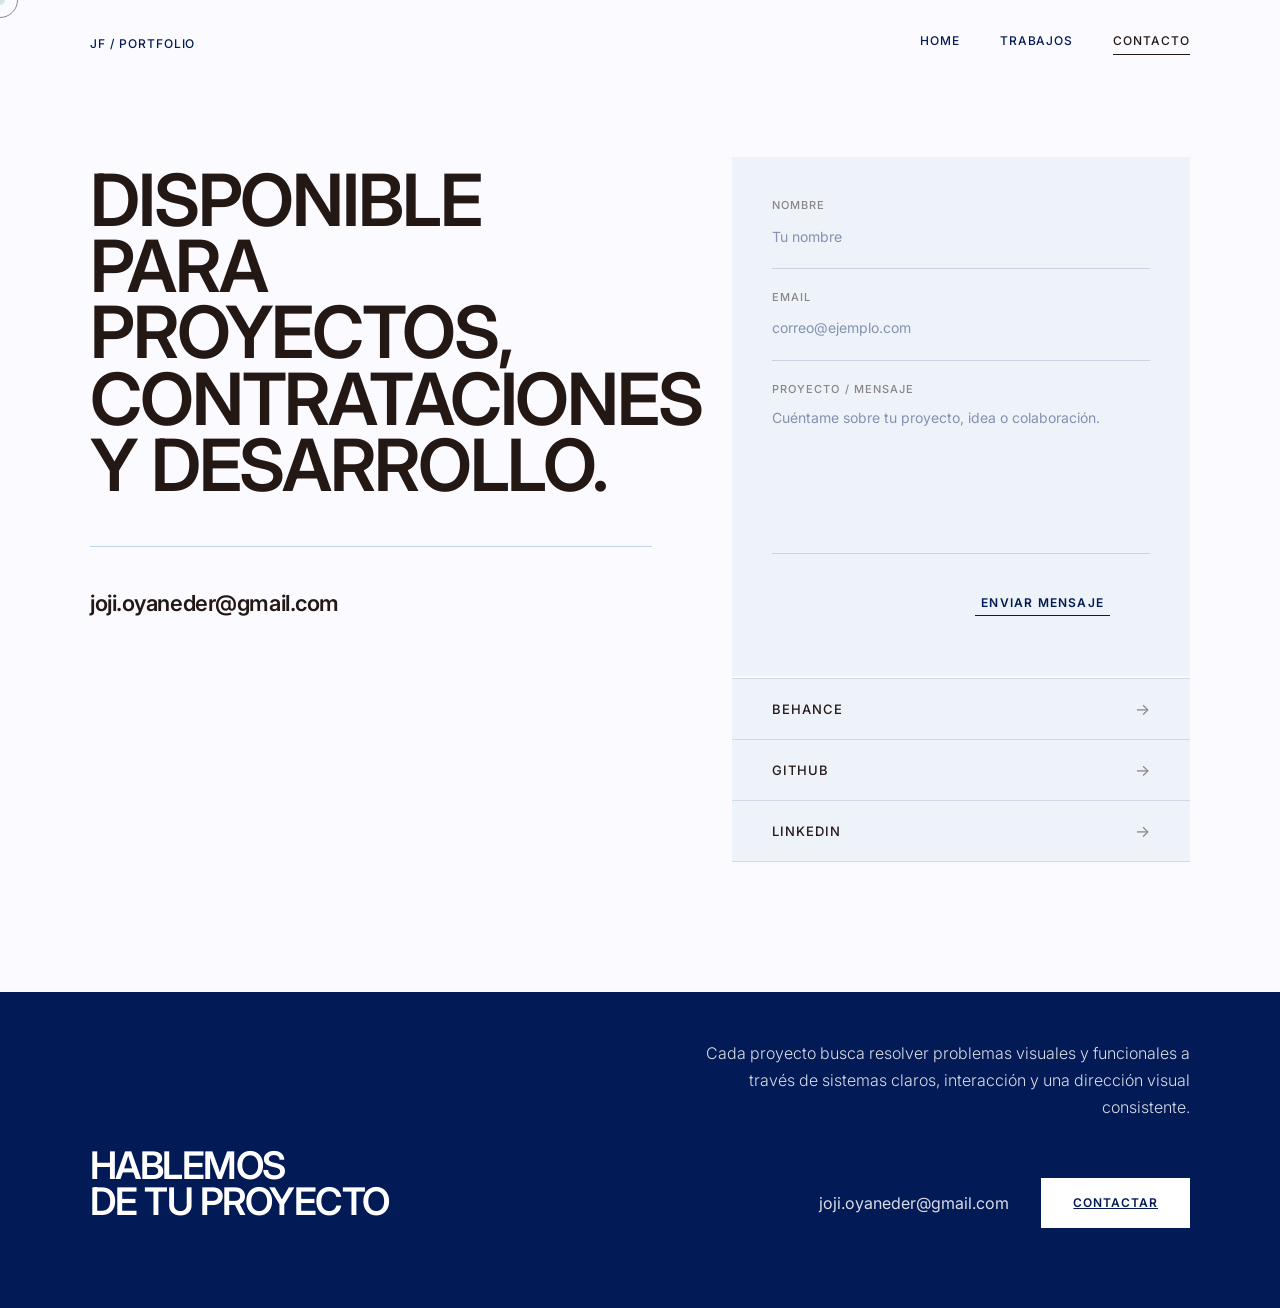
==== contacto.html @ 8ed87783 "contenido" ====
<!DOCTYPE html>
<html lang="es">
<head>
  <meta charset="UTF-8">
  <meta name="viewport" content="width=device-width, initial-scale=1.0">
  <title>JF / Portfolio — Contacto</title>
 
  <!-- Bootstrap 5 CSS -->
  <link href="https://cdn.jsdelivr.net/npm/bootstrap@5.3.0-alpha1/dist/css/bootstrap.min.css" rel="stylesheet">
  <link rel="stylesheet" href="assets/scss/mi-estilo.css">
  <link rel="stylesheet" href="assets/scss/contacto.css">
</head>
<body>
 
  <!-- CURSOR -->
  <div class="cursor" id="cursor"></div>
  <div class="cursor-follower" id="cursor-follower"></div>
 
  <!-- HEADER -->
  <header class="nav">
    <div class="nav-logo">JF / PORTFOLIO</div>
    <nav>
      <a href="index.html">HOME</a>
      <a href="proyectos.html">TRABAJOS</a>
      <a href="contacto.html" class="nav-active">CONTACTO</a>
    </nav>
  </header>
 
  <main class="container-fluid px-0 overflow-hidden">
 
    <!-- HERO + FORMULARIO -->
    <section class="contact-hero">
      <div class="row g-0 align-items-start">
 
        <!-- Columna izquierda: título + email -->
        <div class="col-lg-7 contact-left">
          <h1 class="reveal">DISPONIBLE<br>PARA<br>PROYECTOS,<br>CONTRATACIONES<br>Y DESARROLLO.</h1>
          <div class="contact-divider reveal reveal-delay-2"></div>
          <a href="mailto:joji.oyaneder@gmail.com" class="contact-email reveal reveal-delay-3">
            joji.oyaneder@gmail.com
          </a>
        </div>
 
        <!-- Columna derecha: formulario + redes -->
        <div class="col-lg-5 contact-right reveal reveal-delay-1">
 
          <!-- Formulario -->
          <div class="contact-form-wrap">
            <div class="contact-field">
              <label for="nombre">NOMBRE</label>
              <input type="text" id="nombre" name="nombre" placeholder="Tu nombre" autocomplete="off">
            </div>
            <div class="contact-field">
              <label for="email">EMAIL</label>
              <input type="email" id="email" name="email" placeholder="correo@ejemplo.com" autocomplete="off">
            </div>
            <div class="contact-field contact-field--textarea">
              <label for="mensaje">PROYECTO / MENSAJE</label>
              <textarea id="mensaje" name="mensaje" placeholder="Cuéntame sobre tu proyecto, idea o colaboración." rows="5"></textarea>
            </div>
            <div class="contact-submit-row">
              <button type="button" class="contact-submit" id="contact-submit">ENVIAR MENSAJE</button>
            </div>
          </div>
 
          <!-- Redes sociales -->
          <div class="contact-socials">
            <a href="#" class="social-row" target="_blank" rel="noopener">
              <span class="social-name">BEHANCE</span>
              <span class="social-arrow">→</span>
            </a>
            <a href="#" class="social-row" target="_blank" rel="noopener">
              <span class="social-name">GITHUB</span>
              <span class="social-arrow">→</span>
            </a>
            <a href="#" class="social-row" target="_blank" rel="noopener">
              <span class="social-name">LINKEDIN</span>
              <span class="social-arrow">→</span>
            </a>
          </div>
 
        </div>
      </div>
    </section>
 
  </main>
 
  <!-- FOOTER -->
  <footer>
    <div class="footer-inner container-fluid px-0">
      <div class="row g-5 align-items-end">
        <div class="col-md-6">
          <h2 class="reveal">HABLEMOS<br>DE TU PROYECTO</h2>
        </div>
        <div class="col-md-6 footer-right reveal reveal-delay-2">
          <p>Cada proyecto busca resolver problemas visuales y funcionales a través de sistemas claros, interacción y una dirección visual consistente.</p>
          <div class="footer-contact-row">
            <span class="footer-email">joji.oyaneder@gmail.com</span>
            <a href="mailto:joji.oyaneder@gmail.com" class="footer-btn">CONTACTAR</a>
          </div>
        </div>
      </div>
    </div>
  </footer>
 
  <!-- Bootstrap JS -->
  <script src="https://cdn.jsdelivr.net/npm/bootstrap@5.3.0-alpha1/dist/js/bootstrap.bundle.min.js"></script>
  <script src="assets/js/script.js"></script>
  <script src="assets/js/contacto.js"></script>
</body>
</html>
---- assets/scss/mi-estilo.css ----
@charset "UTF-8";
@import url("https://fonts.googleapis.com/css2?family=Inter:wght@300;400;500;600;700&display=swap");
@import url("https://fonts.googleapis.com/css2?family=Inter:wght@300;400;500;600;700&display=swap");
@import url("https://fonts.googleapis.com/css2?family=Inter:wght@300;400;500;600;700&display=swap");
@import url("https://fonts.googleapis.com/css2?family=Inter:wght@300;400;500;600;700&display=swap");
@import url("https://fonts.googleapis.com/css2?family=Inter:wght@300;400;500;600;700&display=swap");
@import url("https://fonts.googleapis.com/css2?family=Inter:wght@300;400;500;600;700&display=swap");
@import url("https://fonts.googleapis.com/css2?family=Inter:wght@300;400;500;600;700&display=swap");
@import url("https://fonts.googleapis.com/css2?family=Inter:wght@300;400;500;600;700&display=swap");
@import url("https://fonts.googleapis.com/css2?family=Inter:wght@300;400;500;600;700&display=swap");
@import url("https://fonts.googleapis.com/css2?family=Inter:wght@300;400;500;600;700&display=swap");
@import url("https://fonts.googleapis.com/css2?family=Inter:wght@300;400;500;600;700&display=swap");
@import url("https://fonts.googleapis.com/css2?family=Inter:wght@300;400;500;600;700&display=swap");
@import url("https://fonts.googleapis.com/css2?family=Inter:wght@300;400;500;600;700&display=swap");
@import url("https://fonts.googleapis.com/css2?family=Inter:wght@300;400;500;600;700&display=swap");
:root {
  --bg: #FBFBFF;
  --text: #241815;
  --paragraph: #021A56;
  --muted: rgba(36, 24, 21, 0.5);
  --border: #BFD4EF;
  --navy: #021A56;
  --white: #FFFFFF;
  --font-sans: Inter, sans-serif;
}

:root {
  --bg: #FBFBFF;
  --text: #241815;
  --paragraph: #021A56;
  --muted: rgba(36, 24, 21, 0.5);
  --border: #BFD4EF;
  --navy: #021A56;
  --white: #FFFFFF;
  --font-sans: Inter, sans-serif;
}

:root {
  --bg: #FBFBFF;
  --text: #241815;
  --paragraph: #021A56;
  --muted: rgba(36, 24, 21, 0.5);
  --border: #BFD4EF;
  --navy: #021A56;
  --white: #FFFFFF;
  --font-sans: Inter, sans-serif;
}

:root {
  --bg: #FBFBFF;
  --text: #241815;
  --paragraph: #021A56;
  --muted: rgba(36, 24, 21, 0.5);
  --border: #BFD4EF;
  --navy: #021A56;
  --white: #FFFFFF;
  --font-sans: Inter, sans-serif;
}

/* -------------------------------
   ESTILOS GLOBALES (todas las páginas)
-------------------------------- */
body {
  font-family: "Inter", sans-serif;
  background: #FBFBFF;
  color: #241815;
  overflow-x: hidden;
  cursor: none;
}

h1 {
  font-size: 68px;
  font-weight: 600;
  line-height: 0.95;
  letter-spacing: -0.03em;
  text-transform: uppercase;
  color: #241815;
}

h2 {
  font-size: 38px;
  font-weight: 600;
  line-height: 1.05;
  letter-spacing: -0.03em;
  color: #241815;
}

h3 {
  font-size: 28px;
  font-weight: 500;
  line-height: 1.1;
  color: #241815;
}

h4 {
  font-size: 20px;
  font-weight: 600;
  color: #241815;
}

p {
  font-size: 16px;
  line-height: 1.7;
  font-weight: 300;
  color: #021A56;
}

.cursor,
.cursor-follower {
  position: fixed;
  pointer-events: none;
  transform: translate(-50%, -50%);
  z-index: 9999;
}

.cursor {
  width: 10px;
  height: 10px;
  background: #241815;
  border-radius: 50%;
  transition: transform 0.1s ease, width 0.3s ease, height 0.3s ease, background 0.3s ease;
  mix-blend-mode: difference;
}

.cursor-follower {
  width: 36px;
  height: 36px;
  border: 1.5px solid #241815;
  border-radius: 50%;
  z-index: 9998;
  transition: transform 0.18s ease, width 0.3s ease, height 0.3s ease, opacity 0.3s ease;
  opacity: 0.5;
}

.reveal {
  opacity: 0;
  transform: translateY(30px);
  transition: opacity 0.8s ease, transform 0.8s ease;
}

.reveal.visible {
  opacity: 1;
  transform: translateY(0);
}

.reveal-delay-1 {
  transition-delay: 0.1s;
}

.reveal-delay-2 {
  transition-delay: 0.2s;
}

.reveal-delay-3 {
  transition-delay: 0.3s;
}

.reveal-delay-4 {
  transition-delay: 0.4s;
}

.img-placeholder {
  width: 100%;
  height: 100%;
  display: flex;
  align-items: center;
  justify-content: center;
  background: #d8d2ca;
  color: #8c807a;
  font-size: 12px;
  font-weight: 500;
  letter-spacing: 0.08em;
}

/* -------------------------------
   NAVEGACIÓN (global)
-------------------------------- */
.nav {
  padding: 32px 90px;
  display: flex;
  justify-content: space-between;
  align-items: center;
}
.nav .nav-logo,
.nav nav a {
  font-size: 12px;
  font-weight: 500;
  letter-spacing: 0.08em;
  color: #021A56;
  text-decoration: none;
  transition: color 0.25s ease;
}
.nav nav {
  display: flex;
  gap: 40px;
}
.nav nav a {
  padding-bottom: 4px;
  border-bottom: 1px solid transparent;
}
.nav nav a:hover {
  color: rgba(2, 26, 86, 0.7);
  border-bottom-color: currentColor;
}

/* -------------------------------
   FOOTER (global)
-------------------------------- */
footer {
  background: #021A56;
  color: #FFFFFF;
  padding: 0 90px 80px;
  margin-top: 150px;
}
footer h2 {
  font-size: 38px;
  font-weight: 600;
  line-height: 0.95;
  letter-spacing: -0.04em;
  text-transform: uppercase;
  max-width: 600px;
  color: #FFFFFF;
}
footer .footer-right {
  display: flex;
  flex-direction: column;
  gap: 40px;
}
footer .footer-right p {
  text-align: right;
  color: rgba(255, 255, 255, 0.85);
}
footer .footer-contact-row {
  display: flex;
  align-items: center;
  gap: 32px;
  justify-content: flex-end;
}
footer .footer-email {
  font-size: 16px;
  color: rgba(255, 255, 255, 0.85);
}
footer .footer-btn {
  display: inline-flex;
  align-items: center;
  justify-content: center;
  background: #FFFFFF;
  color: #021A56;
  padding: 16px 32px;
  font-size: 12px;
  font-weight: 600;
  letter-spacing: 0.08em;
  text-transform: uppercase;
  border: none;
  cursor: pointer;
  transition: all 0.25s ease;
}
footer .footer-btn:hover {
  transform: translateY(-2px);
  opacity: 0.9;
}

@media (max-width: 1200px) {
  .nav, footer {
    padding-left: 48px;
    padding-right: 48px;
  }
  .footer-right p {
    text-align: left;
  }
  .footer-contact-row {
    justify-content: flex-start;
  }
}
@media (max-width: 768px) {
  h1 {
    font-size: 44px;
  }
  h2 {
    font-size: 30px;
  }
  h3 {
    font-size: 22px;
  }
  h4 {
    font-size: 18px;
  }
  p {
    font-size: 15px;
  }
  .nav, footer {
    padding-left: 24px;
    padding-right: 24px;
  }
  footer h2 {
    font-size: 44px;
  }
  .footer-contact-row {
    flex-direction: column;
    align-items: flex-start;
    gap: 16px;
  }
}
:root {
  --bg: #FBFBFF;
  --text: #241815;
  --paragraph: #021A56;
  --muted: rgba(36, 24, 21, 0.5);
  --border: #BFD4EF;
  --navy: #021A56;
  --white: #FFFFFF;
  --font-sans: Inter, sans-serif;
}

:root {
  --bg: #FBFBFF;
  --text: #241815;
  --paragraph: #021A56;
  --muted: rgba(36, 24, 21, 0.5);
  --border: #BFD4EF;
  --navy: #021A56;
  --white: #FFFFFF;
  --font-sans: Inter, sans-serif;
}

/* -------------------------------
   ESTILOS EXCLUSIVOS DEL INDEX (HOME)
-------------------------------- */
.hero {
  padding: 70px 90px 0;
}
.hero .hero-left .hero-icon {
  width: 40px;
  height: auto;
  display: block;
  margin-bottom: 0.75rem;
  transform: translateY(-20px);
}
.hero .hero-left h1 {
  max-width: 900px;
}
.hero .hero-right {
  padding-top: 10px;
}
.hero .hero-right p {
  max-width: 420px;
  margin-bottom: 16px;
}
.hero .hero-right p:last-of-type {
  margin-bottom: 48px;
}
.hero .hero-right h2 {
  text-transform: uppercase;
  max-width: 420px;
  position: relative;
}
.hero .hero-right h2::before {
  content: "";
  display: block;
  height: 1px;
  background: #BFD4EF;
  margin-bottom: 20px;
}

.featured {
  padding: 100px 90px 0;
}
.featured .featured-img-wrap {
  position: relative;
  overflow: hidden;
  height: 485px;
  background: #d7d2cb;
}
.featured .featured-img-wrap img {
  height: 100%;
  width: 100%;
  -o-object-fit: cover;
     object-fit: cover;
}
.featured .featured-label {
  position: absolute;
  bottom: 24px;
  right: 24px;
  background: #021A56;
  color: #FFFFFF;
  padding: 10px 18px;
  font-size: 12px;
  font-weight: 500;
  letter-spacing: 0.08em;
  text-transform: uppercase;
}

.info-grid {
  padding: 120px 90px 0;
}
.info-grid .info-grid-item {
  position: relative;
}
.info-grid .info-grid-item::before {
  content: "";
  display: block;
  height: 1px;
  background: #BFD4EF;
  margin-bottom: 16px;
}
.info-grid .info-grid-item span {
  display: block;
  font-size: 12px;
  font-weight: 500;
  letter-spacing: 0.08em;
  text-transform: uppercase;
  color: rgba(36, 24, 21, 0.5);
  margin-bottom: 16px;
}
.info-grid .info-grid-item p {
  font-size: 16px;
  line-height: 1.7;
}

.about {
  padding: 100px 90px;
}
.about .about-container {
  display: flex;
  flex-wrap: wrap;
  gap: 130px;
}
.about .about-image {
  width: 400px;
  height: 550px;
  flex-shrink: 0;
  overflow: hidden;
  background: #d6d1cb;
}
.about .about-image img {
  width: 100%;
  height: 100%;
  -o-object-fit: cover;
     object-fit: cover;
}
.about .about-content {
  flex: 1;
  min-width: 280px;
}
.about .about-content .about-tag-wrapper {
  display: flex;
  justify-content: space-between;
  align-items: center;
  margin-bottom: 28px;
}
.about .about-content .about-tag {
  display: block;
  font-size: 12px;
  font-weight: 500;
  letter-spacing: 0.08em;
  text-transform: uppercase;
  color: rgba(36, 24, 21, 0.5);
  margin-bottom: 0;
}
.about .about-content .about-icon {
  width: 30px;
  height: auto;
  display: block;
}
.about .about-content h2 {
  max-width: 900px;
  text-transform: uppercase;
  margin-bottom: 32px;
}
.about .about-content > p {
  max-width: 700px;
  margin-bottom: 64px;
}
.about .about-meta {
  display: flex;
  flex-wrap: wrap;
  gap: 64px;
}
.about .about-meta .about-meta-item {
  flex: 1;
  min-width: 150px;
  position: relative;
}
.about .about-meta .about-meta-item::before {
  content: "";
  display: block;
  width: 40px;
  height: 1px;
  background: #BFD4EF;
  margin-bottom: 12px;
}
.about .about-meta .about-meta-item span {
  display: block;
  font-size: 12px;
  font-weight: 500;
  letter-spacing: 0.08em;
  text-transform: uppercase;
  color: rgba(36, 24, 21, 0.5);
  margin-bottom: 12px;
}
.about .about-meta .about-meta-item p {
  font-size: 14px;
  line-height: 1.8;
}

.projects {
  padding: 100px 90px;
  position: relative;
}
.projects::before {
  content: "";
  position: absolute;
  top: 0;
  left: 50%;
  transform: translateX(-50%);
  width: 90%;
  height: 1px;
  background: #BFD4EF;
}
.projects .projects-header {
  display: flex;
  justify-content: space-between;
  align-items: flex-end;
  margin-bottom: 80px;
}
.projects .projects-header .title-wrapper {
  display: flex;
  align-items: center;
  gap: 12px;
}
.projects .projects-header .projects-icon {
  width: 30px;
  height: auto;
  display: block;
  transform: translateY(-20px);
}
.projects .projects-header h2 {
  text-transform: uppercase;
  margin: 0;
}
.projects .year-range {
  font-size: 14px;
  color: rgba(36, 24, 21, 0.5);
}
.projects .project-large {
  padding: 60px 0 120px;
}
.projects .project-large .project-num {
  display: block;
  font-size: 14px;
  color: rgba(36, 24, 21, 0.5);
  margin-bottom: 20px;
}
.projects .project-large h3 {
  margin-bottom: 24px;
  max-width: 420px;
}
.projects .project-large p {
  max-width: 480px;
  margin-bottom: 18px;
}
.projects .project-large .project-tags {
  display: flex;
  gap: 12px;
  flex-wrap: wrap;
  margin-top: 36px;
}
.projects .project-large .project-tags span {
  font-size: 12px;
  font-weight: 500;
  letter-spacing: 0.08em;
  text-transform: uppercase;
  color: #021A56;
  background: rgba(2, 26, 86, 0.05);
  padding: 6px 14px;
  border-radius: 0.5px;
  border: 1px solid rgba(2, 26, 86, 0.15);
  transition: all 0.2s ease;
}
.projects .project-large .project-tags span:hover {
  background: rgba(2, 26, 86, 0.1);
  border-color: rgba(2, 26, 86, 0.3);
}

.project-image-wrap {
  overflow: hidden;
  background: #d5d0c8;
}

.project-gallery {
  height: 450px;
  max-width: 720px;
  overflow-y: auto;
  scroll-behavior: smooth;
  margin: 0 auto;
}
.project-gallery img {
  width: 100%;
  height: 450px;
  -o-object-fit: cover;
     object-fit: cover;
  flex-shrink: 0;
  transition: transform 0.7s ease;
}
.project-gallery::-webkit-scrollbar {
  width: 6px;
}
.project-gallery::-webkit-scrollbar-track {
  background: transparent;
}
.project-gallery::-webkit-scrollbar-thumb {
  background: #BFD4EF;
}

.project-large .project-image-wrap:hover img {
  transform: scale(1.04);
}

.project-small {
  position: relative;
  padding: 60px 0 0;
}
.project-small::before {
  content: "";
  position: absolute;
  top: 0;
  right: 0;
  width: 60%;
  height: 1px;
  background: #BFD4EF;
}
.project-small .small-image {
  width: 100%;
  max-width: 500px;
  height: auto;
  aspect-ratio: 500/260;
  overflow: hidden;
  margin: 0 auto;
  background: #d5d0c8;
}
.project-small .small-image img {
  width: 100%;
  height: 100%;
  -o-object-fit: cover;
     object-fit: cover;
  transition: transform 0.7s ease;
}
.project-small .small-image:hover img {
  transform: scale(1.04);
}
.project-small .project-info {
  padding-left: 2rem;
}
.project-small .project-info h3 {
  max-width: 500px;
  margin-bottom: 16px;
}
.project-small .project-info p {
  max-width: 520px;
  margin-bottom: 1.5rem;
}
.project-small .project-info .project-link {
  font-size: 12px;
  font-weight: 500;
  letter-spacing: 0.08em;
  text-transform: uppercase;
  color: #021A56;
  padding-bottom: 4px;
  transition: all 0.25s ease;
  display: block;
  text-align: right;
}
.project-small .project-info .project-link:hover {
  opacity: 0.55;
}

.focus {
  padding: 100px 90px;
  position: relative;
}
.focus::before {
  content: "";
  position: absolute;
  top: 0;
  left: 50%;
  transform: translateX(-50%);
  width: 90%;
  height: 1px;
  background: #BFD4EF;
}
.focus .focus-left {
  margin-top: 60px;
}
.focus .focus-left .focus-tag {
  display: block;
  font-size: 12px;
  font-weight: 500;
  letter-spacing: 0.08em;
  text-transform: uppercase;
  color: rgba(36, 24, 21, 0.5);
  margin-bottom: 60px;
}
.focus .focus-left .focus-icon {
  display: block;
  width: 40px;
  height: auto;
  margin-bottom: 30px;
}
.focus .focus-left h2 {
  text-transform: uppercase;
  max-width: 800px;
  margin: 0;
  line-height: 1.2;
}
.focus .focus-right {
  display: flex;
  flex-direction: column;
  margin-top: 212px;
}
.focus .focus-item {
  display: grid;
  grid-template-columns: 60px 1fr;
  gap: 24px;
  padding: 36px 0;
  border-top: none;
  position: relative;
}
.focus .focus-item::before {
  content: "";
  position: absolute;
  top: 0;
  left: 0;
  width: 100%;
  height: 1px;
  background: #BFD4EF;
}
.focus .focus-item:last-child::after {
  content: "";
  position: absolute;
  bottom: 0;
  left: 0;
  width: 100%;
  height: 1px;
  background: #BFD4EF;
}
.focus .focus-item .focus-item-num {
  font-size: 14px;
  font-weight: 500;
  color: rgba(36, 24, 21, 0.5);
}
.focus .focus-item .focus-item-content h4 {
  margin-bottom: 12px;
  text-transform: uppercase;
}
.focus .focus-item .focus-item-content p {
  font-size: 14px;
  line-height: 1.8;
}

@media (max-width: 1200px) {
  .hero, .featured, .info-grid, .about, .projects, .focus {
    padding-left: 48px;
    padding-right: 48px;
  }
  .hero-right p, .hero-right h2 {
    max-width: 100%;
  }
}
@media (max-width: 992px) {
  .about-container {
    flex-direction: column;
    gap: 2rem;
  }
  .about-image {
    width: 100%;
    max-width: 400px;
    height: auto;
    aspect-ratio: 400/550;
    margin: 0 auto;
  }
  .about-meta {
    gap: 2rem;
  }
  .project-small .project-info {
    padding-left: 1rem;
  }
}
@media (max-width: 768px) {
  .hero, .featured, .info-grid, .about, .projects, .focus {
    padding-left: 24px;
    padding-right: 24px;
  }
  .featured-img-wrap {
    height: 420px;
  }
  .project-gallery {
    height: 320px;
  }
  .project-gallery img {
    height: 320px;
  }
  .small-image {
    max-width: 100%;
  }
  .project-small .project-info {
    padding-left: 0;
  }
  .project-small::before {
    width: 70%;
  }
}
@media (max-width: 576px) {
  .project-gallery {
    height: 280px;
  }
  .project-gallery img {
    height: 280px;
  }
}
:root {
  --bg: #FBFBFF;
  --text: #241815;
  --paragraph: #021A56;
  --muted: rgba(36, 24, 21, 0.5);
  --border: #BFD4EF;
  --navy: #021A56;
  --white: #FFFFFF;
  --font-sans: Inter, sans-serif;
}

:root {
  --bg: #FBFBFF;
  --text: #241815;
  --paragraph: #021A56;
  --muted: rgba(36, 24, 21, 0.5);
  --border: #BFD4EF;
  --navy: #021A56;
  --white: #FFFFFF;
  --font-sans: Inter, sans-serif;
}

/* -------------------------------
   ESTILOS EXCLUSIVOS DE PROYECTOS
-------------------------------- */
.archive-hero {
  padding: 70px 90px 60px;
}
.archive-hero .archive-hero-left h1 {
  max-width: 560px;
  line-height: 0.92;
}
.archive-hero .archive-hero-right {
  padding-top: 12px;
}
.archive-hero .archive-hero-right p {
  max-width: 460px;
  margin-bottom: 16px;
  color: #021A56;
}
.archive-hero .archive-hero-right p:last-of-type {
  margin-bottom: 0;
}

.archive-divider-one {
  margin: 0 40px;
  height: 1px;
  background: #BFD4EF;
}

.archive-divider {
  width: 600px;
  margin: 0 auto;
  height: 1px;
  background: #BFD4EF;
}

.archive-filter-section {
  padding: 40px 90px 40px;
}
.archive-filter-section .archive-filter-meta {
  padding: 0px 40px 0px 20px;
}
.archive-filter-section .archive-filter-meta .filter-meta-tag {
  display: block;
  font-size: 11px;
  font-weight: 500;
  letter-spacing: 0.1em;
  text-transform: uppercase;
  color: rgba(36, 24, 21, 0.5);
  margin-bottom: 14px;
}
.archive-filter-section .archive-filter-meta .filter-meta-desc {
  font-size: 14px;
  line-height: 1.7;
  color: #021A56;
}
.archive-filter-section .archive-filter-nav {
  padding-top: 20px;
}
.archive-filter-section .archive-filter-nav .filter-tabs {
  display: flex;
  flex-wrap: wrap;
  gap: 8px 0;
}
.archive-filter-section .archive-filter-nav .filter-tab {
  background: none;
  border: none;
  padding: 6px 20px 6px 0;
  font-size: 24px;
  font-weight: 300;
  letter-spacing: 0.08em;
  text-transform: uppercase;
  color: rgba(36, 24, 21, 0.5);
  cursor: pointer;
  transition: all 0.25s ease;
  position: relative;
}
.archive-filter-section .archive-filter-nav .filter-tab::after {
  content: "";
  position: absolute;
  bottom: 0;
  left: 0;
  width: 0;
  height: 1px;
  background: #021A56;
  transition: width 0.25s ease;
}
.archive-filter-section .archive-filter-nav .filter-tab:hover {
  color: #241815;
}
.archive-filter-section .archive-filter-nav .filter-tab.active {
  color: #241815;
  font-weight: 500;
}
.archive-filter-section .archive-filter-nav .filter-tab.active::after {
  width: calc(100% - 20px);
}

.archive-grid {
  padding: 60px 90px 0;
}

.archive-card-wrap {
  padding: 20px;
}
.archive-card-wrap:nth-child(3n) {
  border-right: none;
}

.archive-card {
  display: block;
}
.archive-card .archive-card-link {
  display: block;
  text-decoration: none;
  color: inherit;
}
.archive-card .archive-card-img {
  position: relative;
  overflow: hidden;
  background: #d5d0c8;
  aspect-ratio: 4/4;
}
.archive-card .archive-card-img img {
  width: 100%;
  height: 100%;
  -o-object-fit: cover;
     object-fit: cover;
  transition: transform 0.7s ease;
}
.archive-card .archive-card-img .archive-card-overlay {
  position: absolute;
  inset: 0;
  background: rgba(2, 26, 86, 0);
  display: flex;
  align-items: center;
  justify-content: center;
  transition: background 0.4s ease;
}
.archive-card .archive-card-img .archive-card-overlay .overlay-arrow {
  font-size: 28px;
  color: #FFFFFF;
  opacity: 0;
  transform: translateX(-8px);
  transition: all 0.35s ease;
}
.archive-card:hover .archive-card-img img {
  transform: scale(1.04);
}
.archive-card:hover .archive-card-overlay {
  background: rgba(2, 26, 86, 0.18);
}
.archive-card:hover .archive-card-overlay .overlay-arrow {
  opacity: 1;
  transform: translateX(0);
}
.archive-card .archive-card-info {
  padding: 20px 0px 30px;
}
.archive-card .archive-card-meta {
  display: flex;
  justify-content: space-between;
  align-items: center;
  margin-bottom: 10px;
}
.archive-card .card-category {
  font-size: 11px;
  font-weight: 500;
  letter-spacing: 0.1em;
  text-transform: uppercase;
  color: rgba(36, 24, 21, 0.5);
}
.archive-card .card-year {
  font-size: 11px;
  font-weight: 500;
  letter-spacing: 0.06em;
  color: rgba(36, 24, 21, 0.5);
}
.archive-card .card-title {
  font-size: 15px;
  font-weight: 600;
  letter-spacing: -0.01em;
  line-height: 1.2;
  text-transform: uppercase;
  color: #241815;
  margin-bottom: 10px;
}
.archive-card .card-desc {
  font-size: 13px;
  line-height: 1.65;
  color: #021A56;
  margin-bottom: 16px;
}
.archive-card .card-link {
  font-size: 11px;
  font-weight: 500;
  letter-spacing: 0.1em;
  text-transform: uppercase;
  color: #021A56;
  padding-bottom: 3px;
  border-bottom: 1px solid #BFD4EF;
  transition: all 0.25s ease;
}
.archive-card .card-link:hover {
  color: #241815;
  border-bottom-color: #241815;
}

.nav .nav-active {
  color: #241815 !important;
  border-bottom-color: currentColor !important;
}

@media (max-width: 1200px) {
  .archive-hero,
  .archive-filter-section,
  .archive-grid {
    padding-left: 48px;
    padding-right: 48px;
  }
  .archive-divider {
    margin-left: 48px;
    margin-right: 48px;
  }
}
@media (max-width: 992px) {
  .archive-card-wrap:nth-child(3n) {
    border-right: 1px solid #BFD4EF;
  }
  .archive-card-wrap:nth-child(2n) {
    border-right: none;
  }
  .archive-filter-section .archive-filter-meta {
    margin-bottom: 28px;
  }
  .archive-filter-section .archive-filter-meta .filter-meta-desc {
    max-width: 100%;
  }
}
@media (max-width: 768px) {
  .archive-hero,
  .archive-filter-section,
  .archive-grid {
    padding-left: 24px;
    padding-right: 24px;
  }
  .archive-divider {
    margin-left: 24px;
    margin-right: 24px;
  }
  .archive-hero {
    padding-top: 48px;
    padding-bottom: 40px;
  }
  .archive-hero .archive-hero-right {
    padding-top: 24px;
  }
  .archive-card-wrap {
    border-right: none !important;
  }
  .archive-card .archive-card-info {
    padding: 16px 0 28px;
  }
  .filter-tabs {
    gap: 4px 0;
  }
}
:root {
  --bg: #FBFBFF;
  --text: #241815;
  --paragraph: #021A56;
  --muted: rgba(36, 24, 21, 0.5);
  --border: #BFD4EF;
  --navy: #021A56;
  --white: #FFFFFF;
  --font-sans: Inter, sans-serif;
}

:root {
  --bg: #FBFBFF;
  --text: #241815;
  --paragraph: #021A56;
  --muted: rgba(36, 24, 21, 0.5);
  --border: #BFD4EF;
  --navy: #021A56;
  --white: #FFFFFF;
  --font-sans: Inter, sans-serif;
}

/* -------------------------------
   ESTILOS EXCLUSIVOS DE CONTACTO
-------------------------------- */
.contact-hero {
  padding: 70px 90px 0;
  min-height: calc(100vh - 97px);
}

.contact-left {
  padding-top: 10px;
  padding-right: 80px;
  display: flex;
  flex-direction: column;
}
.contact-left h1 {
  font-size: 72px;
  line-height: 0.92;
  letter-spacing: -0.03em;
  text-transform: uppercase;
  color: #241815;
  margin-bottom: 0;
}
.contact-left .contact-divider {
  width: 100%;
  max-width: 600px;
  height: 1px;
  background: #BFD4EF;
  margin: 48px 0 40px;
}
.contact-left .contact-email {
  font-size: 22px;
  font-weight: 600;
  letter-spacing: -0.02em;
  color: #241815;
  text-decoration: none;
  transition: all 0.25s ease;
}
.contact-left .contact-email:hover {
  color: #021A56;
}

.contact-right {
  padding-left: 0;
}

.contact-form-wrap {
  background: #EEF3FA;
  padding: 40px 40px 32px;
  margin-bottom: 0;
}

.contact-field {
  margin-bottom: 0;
  padding-bottom: 20px;
  border-bottom: 1px solid rgba(2, 26, 86, 0.15);
  margin-bottom: 20px;
}
.contact-field:last-of-type {
  border-bottom: none;
  margin-bottom: 0;
}
.contact-field label {
  display: block;
  font-size: 11px;
  font-weight: 500;
  letter-spacing: 0.1em;
  text-transform: uppercase;
  color: rgba(36, 24, 21, 0.5);
  margin-bottom: 10px;
}
.contact-field input,
.contact-field textarea {
  width: 100%;
  background: transparent;
  border: none;
  outline: none;
  font-family: "Inter", sans-serif;
  font-size: 14px;
  font-weight: 400;
  color: #021A56;
  resize: none;
  padding: 0;
  line-height: 1.6;
}
.contact-field input::-moz-placeholder, .contact-field textarea::-moz-placeholder {
  color: rgba(2, 26, 86, 0.45);
}
.contact-field input::placeholder,
.contact-field textarea::placeholder {
  color: rgba(2, 26, 86, 0.45);
}
.contact-field textarea {
  min-height: 120px;
}

.contact-submit-row {
  display: flex;
  justify-content: flex-end;
  padding: 20px 40px 28px;
  background: #EEF3FA;
  margin-top: -1px;
}

.contact-submit {
  background: none;
  border: none;
  font-family: "Inter", sans-serif;
  font-size: 12px;
  font-weight: 600;
  letter-spacing: 0.1em;
  text-transform: uppercase;
  color: #021A56;
  cursor: pointer;
  padding-bottom: 3px;
  border-bottom: 1px solid #021A56;
  transition: all 0.25s ease;
}
.contact-submit:hover {
  opacity: 0.6;
}

.contact-socials {
  background: #EEF3FA;
  margin-top: 2px;
}

.social-row {
  display: flex;
  justify-content: space-between;
  align-items: center;
  padding: 18px 40px;
  border-top: 1px solid rgba(2, 26, 86, 0.12);
  text-decoration: none;
  transition: all 0.25s ease;
}
.social-row:last-child {
  border-bottom: 1px solid rgba(2, 26, 86, 0.12);
}
.social-row:hover {
  background: rgba(2, 26, 86, 0.04);
}
.social-row:hover .social-arrow {
  transform: translateX(4px);
}
.social-row .social-name {
  font-size: 13px;
  font-weight: 500;
  letter-spacing: 0.08em;
  text-transform: uppercase;
  color: #241815;
}
.social-row .social-arrow {
  font-size: 16px;
  color: rgba(36, 24, 21, 0.5);
  transition: transform 0.25s ease;
}

.nav .nav-active {
  color: #241815 !important;
  border-bottom-color: currentColor !important;
}

@media (max-width: 1200px) {
  .contact-hero {
    padding-left: 48px;
    padding-right: 48px;
  }
  .contact-left {
    padding-right: 48px;
  }
  .contact-left h1 {
    font-size: 58px;
  }
}
@media (max-width: 992px) {
  .contact-hero {
    padding-left: 48px;
    padding-right: 48px;
    min-height: auto;
  }
  .contact-left {
    padding-right: 0;
    margin-bottom: 60px;
  }
  .contact-left h1 {
    font-size: 52px;
  }
  .contact-left .contact-divider {
    max-width: 100%;
  }
}
@media (max-width: 768px) {
  .contact-hero {
    padding-left: 24px;
    padding-right: 24px;
    padding-top: 48px;
  }
  .contact-left h1 {
    font-size: 40px;
  }
  .contact-left .contact-email {
    font-size: 18px;
  }
  .contact-form-wrap {
    padding: 28px 24px 24px;
  }
  .contact-submit-row {
    padding: 16px 24px 20px;
  }
  .social-row {
    padding: 16px 24px;
  }
}
:root {
  --bg: #FBFBFF;
  --text: #241815;
  --paragraph: #021A56;
  --muted: rgba(36, 24, 21, 0.5);
  --border: #BFD4EF;
  --navy: #021A56;
  --white: #FFFFFF;
  --font-sans: Inter, sans-serif;
}

:root {
  --bg: #FBFBFF;
  --text: #241815;
  --paragraph: #021A56;
  --muted: rgba(36, 24, 21, 0.5);
  --border: #BFD4EF;
  --navy: #021A56;
  --white: #FFFFFF;
  --font-sans: Inter, sans-serif;
}

/* ----------------------------------------
   ESTILOS EXCLUSIVOS DEL SINGLE PROYECTO
---------------------------------------- */
.single-hero .single-hero-img {
  width: 90%;
  height: 520px;
  overflow: hidden;
  background: #d5d0c8;
  margin: 0 auto; /* ← esto lo centra horizontalmente */
}
.single-hero .single-hero-img img {
  width: 100%;
  height: 100%;
  -o-object-fit: cover;
     object-fit: cover;
}

.single-intro {
  padding: 64px 90px 56px;
}
.single-intro .single-intro-left h1 {
  font-size: 60px;
  font-weight: 600;
  line-height: 0.93;
  letter-spacing: -0.03em;
  text-transform: uppercase;
  color: #241815;
}
.single-intro .single-intro-right {
  padding-top: 10px;
}
.single-intro .single-intro-right p {
  max-width: 600px;
  margin-bottom: 16px;
  color: #021A56;
}
.single-intro .single-intro-right p:last-of-type {
  margin-bottom: 0;
}

.single-divider {
  margin: 0 90px;
  height: 1px;
  background: #BFD4EF;
}

.single-body {
  padding: 0 90px;
}

.single-meta {
  padding: 60px 48px 60px 0;
}
.single-meta .meta-item {
  margin-bottom: 36px;
}
.single-meta .meta-item:last-child {
  margin-bottom: 0;
}
.single-meta .meta-label {
  display: block;
  font-size: 11px;
  font-weight: 500;
  letter-spacing: 0.1em;
  text-transform: uppercase;
  color: rgba(36, 24, 21, 0.5);
  margin-bottom: 8px;
}
.single-meta .meta-value {
  font-size: 13px;
  line-height: 1.75;
  color: #021A56;
  margin: 0;
}

.single-content {
  padding: 60px 0 60px 64px;
}

.content-block {
  margin-bottom: 80px;
  padding-bottom: 80px;
  border-bottom: 1px solid #BFD4EF;
}
.content-block:last-child {
  border-bottom: none;
  padding-bottom: 0;
  margin-bottom: 0;
}
.content-block .content-block-title {
  font-size: 28px;
  font-weight: 600;
  line-height: 1.05;
  letter-spacing: -0.02em;
  text-transform: uppercase;
  color: #241815;
  margin-bottom: 0;
}
.content-block p {
  color: #021A56;
  margin-bottom: 16px;
}
.content-block p:last-of-type {
  margin-bottom: 0;
}

.content-img-full {
  margin-top: 48px;
  width: 100%;
  overflow: hidden;
  background: #d5d0c8;
}
.content-img-full img {
  width: 100%;
  height: auto;
  display: block;
}

.content-img-grid {
  margin-top: 48px;
}
.content-img-grid .content-img-item {
  overflow: hidden;
  background: #d5d0c8;
  aspect-ratio: 16/10;
}
.content-img-grid .content-img-item img {
  width: 100%;
  height: 100%;
  -o-object-fit: cover;
     object-fit: cover;
  transition: transform 0.7s ease;
}
.content-img-grid .content-img-item:hover img {
  transform: scale(1.03);
}

.content-quote {
  padding: 0px 0px 64px 0;
  border-bottom: 1px solid #BFD4EF;
  margin-bottom: 80px;
}
.content-quote p {
  font-size: 20px;
  font-weight: 600;
  line-height: 1.3;
  letter-spacing: -0.01em;
  text-transform: uppercase;
  color: #241815;
  max-width: 780px;
  margin: 0;
}

.content-features {
  margin-top: 48px;
}
.content-features .feature-item {
  padding: 28px 32px 28px 0;
}
.content-features .feature-item:last-child {
  border-right: none;
  padding-left: 32px;
  padding-right: 0;
}
.content-features .feature-item:nth-child(2) {
  padding-left: 32px;
}
.content-features .feature-item .feature-label {
  display: block;
  font-size: 13px;
  font-weight: 600;
  letter-spacing: -0.01em;
  text-transform: uppercase;
  color: #241815;
  margin-bottom: 6px;
}
.content-features .feature-item .feature-tag {
  display: block;
  font-size: 11px;
  font-weight: 500;
  letter-spacing: 0.1em;
  text-transform: uppercase;
  color: rgba(36, 24, 21, 0.5);
  margin-bottom: 14px;
}
.content-features .feature-item p {
  font-size: 13px;
  line-height: 1.7;
  color: #021A56;
  margin: 0;
}

.single-next {
  margin: 80px 90px 0;
  border-top: 1px solid #BFD4EF;
  padding-top: 48px;
}
.single-next .single-next-link {
  display: flex;
  align-items: center;
  gap: 40px;
  text-decoration: none;
  transition: all 0.25s ease;
}
.single-next .single-next-link:hover .single-next-img img {
  transform: scale(1.04);
}
.single-next .single-next-link:hover .next-cta {
  letter-spacing: 0.12em;
}
.single-next .single-next-img {
  width: 160px;
  height: 100px;
  flex-shrink: 0;
  overflow: hidden;
  background: #d5d0c8;
}
.single-next .single-next-img img {
  width: 100%;
  height: 100%;
  -o-object-fit: cover;
     object-fit: cover;
  transition: transform 0.6s ease;
}
.single-next .single-next-info {
  display: flex;
  flex-direction: column;
  gap: 10px;
}
.single-next .next-label {
  font-size: 11px;
  font-weight: 500;
  letter-spacing: 0.1em;
  text-transform: uppercase;
  color: rgba(36, 24, 21, 0.5);
}
.single-next .next-title {
  font-size: 36px;
  font-weight: 600;
  line-height: 0.95;
  letter-spacing: -0.03em;
  text-transform: uppercase;
  color: #241815;
  margin: 0;
}
.single-next .next-cta {
  font-size: 11px;
  font-weight: 500;
  letter-spacing: 0.1em;
  text-transform: uppercase;
  color: #021A56;
  margin-top: 4px;
  transition: letter-spacing 0.3s ease;
}

.nav .nav-active {
  color: #241815 !important;
  border-bottom-color: currentColor !important;
}

@media (max-width: 1200px) {
  .single-intro,
  .single-divider,
  .single-body,
  .single-next {
    padding-left: 48px;
    padding-right: 48px;
  }
  .single-hero .single-hero-img {
    height: 440px;
  }
  .single-intro .single-intro-left h1 {
    font-size: 48px;
  }
}
@media (max-width: 992px) {
  .single-intro,
  .single-divider,
  .single-body,
  .single-next {
    padding-left: 48px;
    padding-right: 48px;
  }
  .single-meta {
    border-right: none;
    border-bottom: 1px solid #BFD4EF;
    padding: 48px 0 40px;
    display: flex;
    flex-wrap: wrap;
    gap: 32px;
  }
  .single-meta .meta-item {
    margin-bottom: 0;
    flex: 1;
    min-width: 140px;
  }
  .single-content {
    padding: 48px 0 48px;
  }
  .content-features .feature-item {
    border-right: none;
    border-bottom: 1px solid #BFD4EF;
    padding: 20px 0;
  }
  .content-features .feature-item:last-child {
    border-bottom: none;
  }
  .content-features .feature-item:nth-child(2) {
    padding-left: 0;
  }
}
@media (max-width: 768px) {
  .single-intro,
  .single-divider,
  .single-body,
  .single-next {
    padding-left: 24px;
    padding-right: 24px;
  }
  .single-hero .single-hero-img {
    height: 280px;
  }
  .single-intro {
    padding-top: 40px;
    padding-bottom: 36px;
  }
  .single-intro .single-intro-left h1 {
    font-size: 36px;
  }
  .content-block-title {
    font-size: 22px !important;
  }
  .content-quote p {
    font-size: 16px;
  }
  .single-next .next-title {
    font-size: 28px;
  }
  .single-next .single-next-img {
    width: 120px;
    height: 80px;
  }
}
:root {
  --bg: #FBFBFF;
  --text: #241815;
  --paragraph: #021A56;
  --muted: rgba(36, 24, 21, 0.5);
  --border: #BFD4EF;
  --navy: #021A56;
  --white: #FFFFFF;
  --font-sans: Inter, sans-serif;
}

:root {
  --bg: #FBFBFF;
  --text: #241815;
  --paragraph: #021A56;
  --muted: rgba(36, 24, 21, 0.5);
  --border: #BFD4EF;
  --navy: #021A56;
  --white: #FFFFFF;
  --font-sans: Inter, sans-serif;
}

/* ----------------------------------------
   ESTILOS EXCLUSIVOS DE SINGLE-DISENO
---------------------------------------- */
.sd-hero .sd-hero-img {
  width: 100%;
  height: 500px;
  overflow: hidden;
  background: #e8e4de;
}
.sd-hero .sd-hero-img img, .sd-hero .sd-hero-img svg {
  width: 100%;
  height: 100%;
  -o-object-fit: cover;
     object-fit: cover;
  display: block;
}

.sd-intro {
  padding: 64px 90px 56px;
}
.sd-intro .sd-intro-left h1 {
  font-size: 56px;
  font-weight: 600;
  line-height: 0.93;
  letter-spacing: -0.03em;
  text-transform: uppercase;
  color: #241815;
}
.sd-intro .sd-intro-right {
  padding-top: 10px;
}
.sd-intro .sd-intro-right p {
  max-width: 580px;
  color: #021A56;
  margin-bottom: 14px;
}
.sd-intro .sd-intro-right p:last-of-type {
  margin-bottom: 0;
}

.sd-divider {
  margin: 0 90px;
  height: 1px;
  background: #BFD4EF;
}

.sd-body {
  padding: 0 90px;
}

.sd-meta {
  padding: 60px 48px 60px 0;
  border-right: 1px solid #BFD4EF;
}
.sd-meta .meta-item {
  margin-bottom: 32px;
}
.sd-meta .meta-item:last-child {
  margin-bottom: 0;
}
.sd-meta .meta-label {
  display: block;
  font-size: 11px;
  font-weight: 500;
  letter-spacing: 0.1em;
  text-transform: uppercase;
  color: rgba(36, 24, 21, 0.5);
  margin-bottom: 8px;
}
.sd-meta .meta-value {
  font-size: 13px;
  line-height: 1.75;
  color: #021A56;
  margin: 0;
}

.sd-content {
  padding: 60px 0 60px 64px;
}

.sd-block {
  margin-bottom: 80px;
  padding-bottom: 80px;
  border-bottom: 1px solid #BFD4EF;
}
.sd-block.sd-block--last {
  border-bottom: none;
  margin-bottom: 0;
  padding-bottom: 0;
}
.sd-block .sd-block-header {
  margin-bottom: 40px;
}
.sd-block .sd-block-title {
  font-size: 26px;
  font-weight: 600;
  line-height: 1.05;
  letter-spacing: -0.02em;
  text-transform: uppercase;
  color: #241815;
  margin: 0;
}
.sd-block p {
  color: #021A56;
  margin-bottom: 14px;
}
.sd-block p:last-of-type {
  margin-bottom: 0;
}

.sd-before-after .ba-img-wrap {
  overflow: hidden;
  background: #d8d3cb;
  aspect-ratio: 16/10;
  margin-bottom: 14px;
}
.sd-before-after .ba-img-wrap img {
  width: 100%;
  height: 100%;
  -o-object-fit: cover;
     object-fit: cover;
  transition: transform 0.6s ease;
}
.sd-before-after .ba-img-wrap:hover img {
  transform: scale(1.03);
}
.sd-before-after .ba-caption {
  display: flex;
  align-items: baseline;
  gap: 12px;
}
.sd-before-after .ba-tag {
  font-size: 11px;
  font-weight: 600;
  letter-spacing: 0.1em;
  text-transform: uppercase;
  color: rgba(36, 24, 21, 0.5);
  flex-shrink: 0;
}
.sd-before-after p {
  font-size: 13px;
  line-height: 1.6;
  color: #021A56;
  margin: 0;
}

.sd-img-wrap {
  overflow: hidden;
  background: #d8d3cb;
  aspect-ratio: 4/3;
}
.sd-img-wrap img {
  width: 100%;
  height: 100%;
  -o-object-fit: cover;
     object-fit: cover;
}

.sd-problem-list {
  list-style: none;
  padding: 0;
  margin: 0;
}
.sd-problem-list li {
  padding: 20px 0;
  border-bottom: 1px solid #BFD4EF;
}
.sd-problem-list li:first-child {
  border-top: 1px solid #BFD4EF;
}
.sd-problem-list li .problem-title {
  display: block;
  font-size: 13px;
  font-weight: 600;
  color: #241815;
  margin-bottom: 6px;
  letter-spacing: -0.01em;
}
.sd-problem-list li p {
  font-size: 13px;
  line-height: 1.65;
  color: #021A56;
  margin: 0;
}

.sd-visual-grid .vg-img-wrap {
  overflow: hidden;
  background: #d8d3cb;
  aspect-ratio: 4/3;
  margin-bottom: 16px;
}
.sd-visual-grid .vg-img-wrap img {
  width: 100%;
  height: 100%;
  -o-object-fit: cover;
     object-fit: cover;
  transition: transform 0.6s ease;
}
.sd-visual-grid .vg-img-wrap:hover img {
  transform: scale(1.04);
}
.sd-visual-grid .vg-info {
  display: flex;
  flex-direction: column;
  gap: 4px;
}
.sd-visual-grid .vg-title {
  font-size: 13px;
  font-weight: 600;
  text-transform: uppercase;
  letter-spacing: -0.01em;
  color: #241815;
}
.sd-visual-grid .vg-tag {
  font-size: 11px;
  font-weight: 500;
  letter-spacing: 0.1em;
  text-transform: uppercase;
  color: rgba(36, 24, 21, 0.5);
  margin-bottom: 6px;
}
.sd-visual-grid p {
  font-size: 13px;
  line-height: 1.65;
  color: #021A56;
  margin: 0;
}

.sd-decisions-grid {
  border-top: 1px solid #BFD4EF;
}
.sd-decisions-grid .decision-item {
  padding: 28px 28px 28px 0;
  border-right: 1px solid #BFD4EF;
  border-bottom: 1px solid #BFD4EF;
}
.sd-decisions-grid .decision-item:nth-child(even) {
  border-right: none;
  padding-left: 28px;
  padding-right: 0;
}
.sd-decisions-grid .decision-item.decision-item--bottom {
  border-bottom: none;
}
.sd-decisions-grid .decision-item .decision-category {
  display: block;
  font-size: 11px;
  font-weight: 500;
  letter-spacing: 0.1em;
  text-transform: uppercase;
  color: rgba(36, 24, 21, 0.5);
  margin-bottom: 6px;
}
.sd-decisions-grid .decision-item .decision-title {
  display: block;
  font-size: 13px;
  font-weight: 600;
  text-transform: uppercase;
  letter-spacing: -0.01em;
  color: #241815;
  margin-bottom: 10px;
}
.sd-decisions-grid .decision-item p {
  font-size: 13px;
  line-height: 1.65;
  color: #021A56;
  margin: 0;
}

.sd-next {
  margin: 80px 90px 0;
  border-top: 1px solid #BFD4EF;
  padding-top: 48px;
}
.sd-next .sd-next-link {
  display: flex;
  align-items: center;
  gap: 40px;
  text-decoration: none;
}
.sd-next .sd-next-link:hover .sd-next-img img {
  transform: scale(1.04);
}
.sd-next .sd-next-link:hover .next-cta {
  letter-spacing: 0.13em;
}
.sd-next .sd-next-img {
  width: 160px;
  height: 100px;
  flex-shrink: 0;
  overflow: hidden;
  background: #d8d3cb;
}
.sd-next .sd-next-img img {
  width: 100%;
  height: 100%;
  -o-object-fit: cover;
     object-fit: cover;
  transition: transform 0.6s ease;
}
.sd-next .sd-next-info {
  display: flex;
  flex-direction: column;
  gap: 10px;
}
.sd-next .next-label {
  font-size: 11px;
  font-weight: 500;
  letter-spacing: 0.1em;
  text-transform: uppercase;
  color: rgba(36, 24, 21, 0.5);
}
.sd-next .next-title {
  font-size: 34px;
  font-weight: 600;
  line-height: 0.95;
  letter-spacing: -0.03em;
  text-transform: uppercase;
  color: #241815;
  margin: 0;
}
.sd-next .next-cta {
  font-size: 11px;
  font-weight: 500;
  letter-spacing: 0.1em;
  text-transform: uppercase;
  color: #021A56;
  transition: letter-spacing 0.3s ease;
}

.nav .nav-active {
  color: #241815 !important;
  border-bottom-color: currentColor !important;
}

@media (max-width: 1200px) {
  .sd-intro, .sd-body, .sd-next {
    padding-left: 48px;
    padding-right: 48px;
  }
  .sd-divider {
    margin-left: 48px;
    margin-right: 48px;
  }
  .sd-hero .sd-hero-img {
    height: 420px;
  }
  .sd-intro .sd-intro-left h1 {
    font-size: 46px;
  }
}
@media (max-width: 992px) {
  .sd-intro, .sd-body, .sd-next {
    padding-left: 48px;
    padding-right: 48px;
  }
  .sd-divider {
    margin-left: 48px;
    margin-right: 48px;
  }
  .sd-meta {
    border-right: none;
    border-bottom: 1px solid #BFD4EF;
    padding: 48px 0 36px;
    display: flex;
    flex-wrap: wrap;
    gap: 28px;
  }
  .sd-meta .meta-item {
    margin-bottom: 0;
    flex: 1;
    min-width: 130px;
  }
  .sd-content {
    padding: 48px 0;
  }
  .sd-decisions-grid .decision-item:nth-child(even) {
    padding-left: 28px;
  }
}
@media (max-width: 768px) {
  .sd-intro, .sd-body, .sd-next {
    padding-left: 24px;
    padding-right: 24px;
  }
  .sd-divider {
    margin-left: 24px;
    margin-right: 24px;
  }
  .sd-hero .sd-hero-img {
    height: 260px;
  }
  .sd-intro {
    padding-top: 40px;
    padding-bottom: 36px;
  }
  .sd-intro .sd-intro-left h1 {
    font-size: 34px;
  }
  .sd-block-title {
    font-size: 20px !important;
  }
  .sd-decisions-grid .decision-item {
    border-right: none !important;
    padding-left: 0 !important;
    padding-right: 0 !important;
  }
  .sd-decisions-grid .decision-item.decision-item--bottom {
    border-bottom: 1px solid #BFD4EF;
  }
  .sd-decisions-grid .decision-item:last-child {
    border-bottom: none;
  }
  .sd-next .next-title {
    font-size: 26px;
  }
  .sd-next .sd-next-img {
    width: 110px;
    height: 72px;
  }
}/*# sourceMappingURL=mi-estilo.css.map */
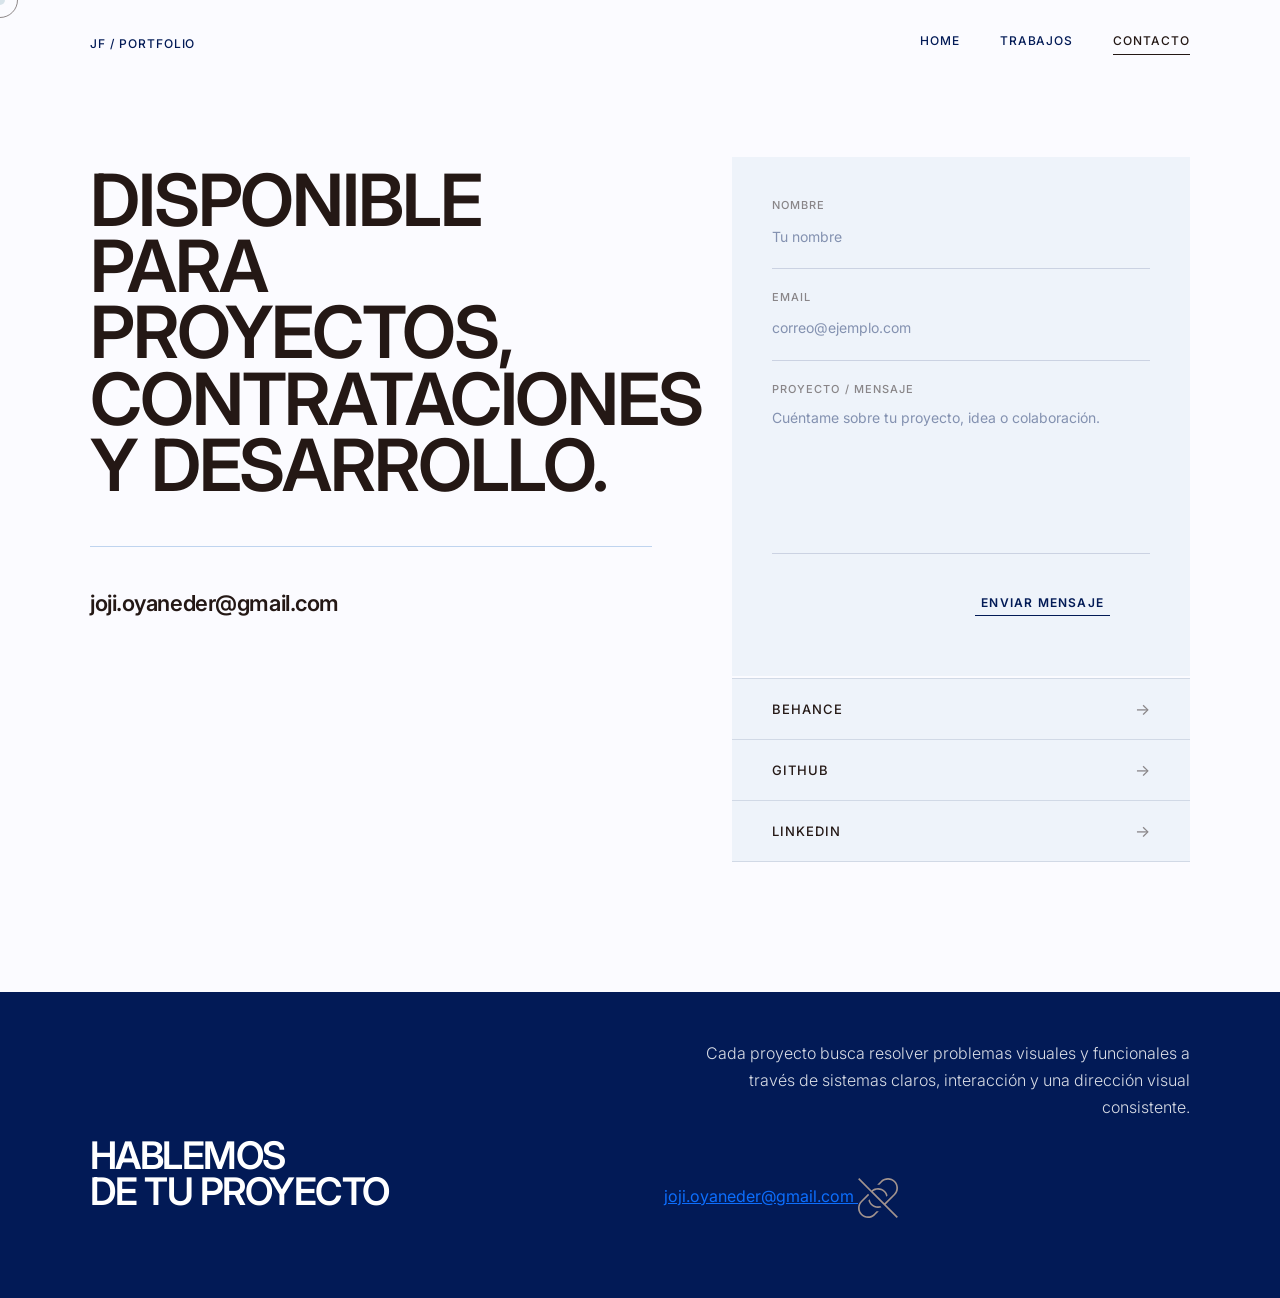
==== commit e9ec95e9: "contacto icono" ====
--- a/contacto.html
+++ b/contacto.html
@@ -94,10 +94,9 @@
         </div>
         <div class="col-md-6 footer-right reveal reveal-delay-2">
           <p>Cada proyecto busca resolver problemas visuales y funcionales a través de sistemas claros, interacción y una dirección visual consistente.</p>
-          <div class="footer-contact-row">
-            <span class="footer-email">joji.oyaneder@gmail.com</span>
-            <a href="mailto:joji.oyaneder@gmail.com" class="footer-btn">CONTACTAR</a>
-          </div>
+          <a href="mailto:joji.oyaneder@gmail.com" class="contact-email reveal reveal-delay-3"> joji.oyaneder@gmail.com
+           <img src="assets/img/iconos/link.svg" alt="" class="email-icon" width="40" height="40">
+         </a>
         </div>
       </div>
     </div>
--- a/assets/scss/mi-estilo.css
+++ b/assets/scss/mi-estilo.css
@@ -845,6 +845,13 @@
 .archive-hero {
   padding: 70px 90px 60px;
 }
+.archive-hero .archive-hero-left .archive-hero-icon {
+  width: 40px;
+  height: auto;
+  display: block;
+  margin-bottom: 0.75rem;
+  transform: translateY(-20px);
+}
 .archive-hero .archive-hero-left h1 {
   max-width: 560px;
   line-height: 0.92;
@@ -1163,9 +1170,17 @@
   color: #241815;
   text-decoration: none;
   transition: all 0.25s ease;
+  display: inline-flex;
+  align-items: center;
+  gap: 12px;
 }
 .contact-left .contact-email:hover {
   color: #021A56;
+}
+.contact-left .contact-email .email-icon {
+  width: 40px;
+  height: auto;
+  display: inline-block;
 }
 
 .contact-right {
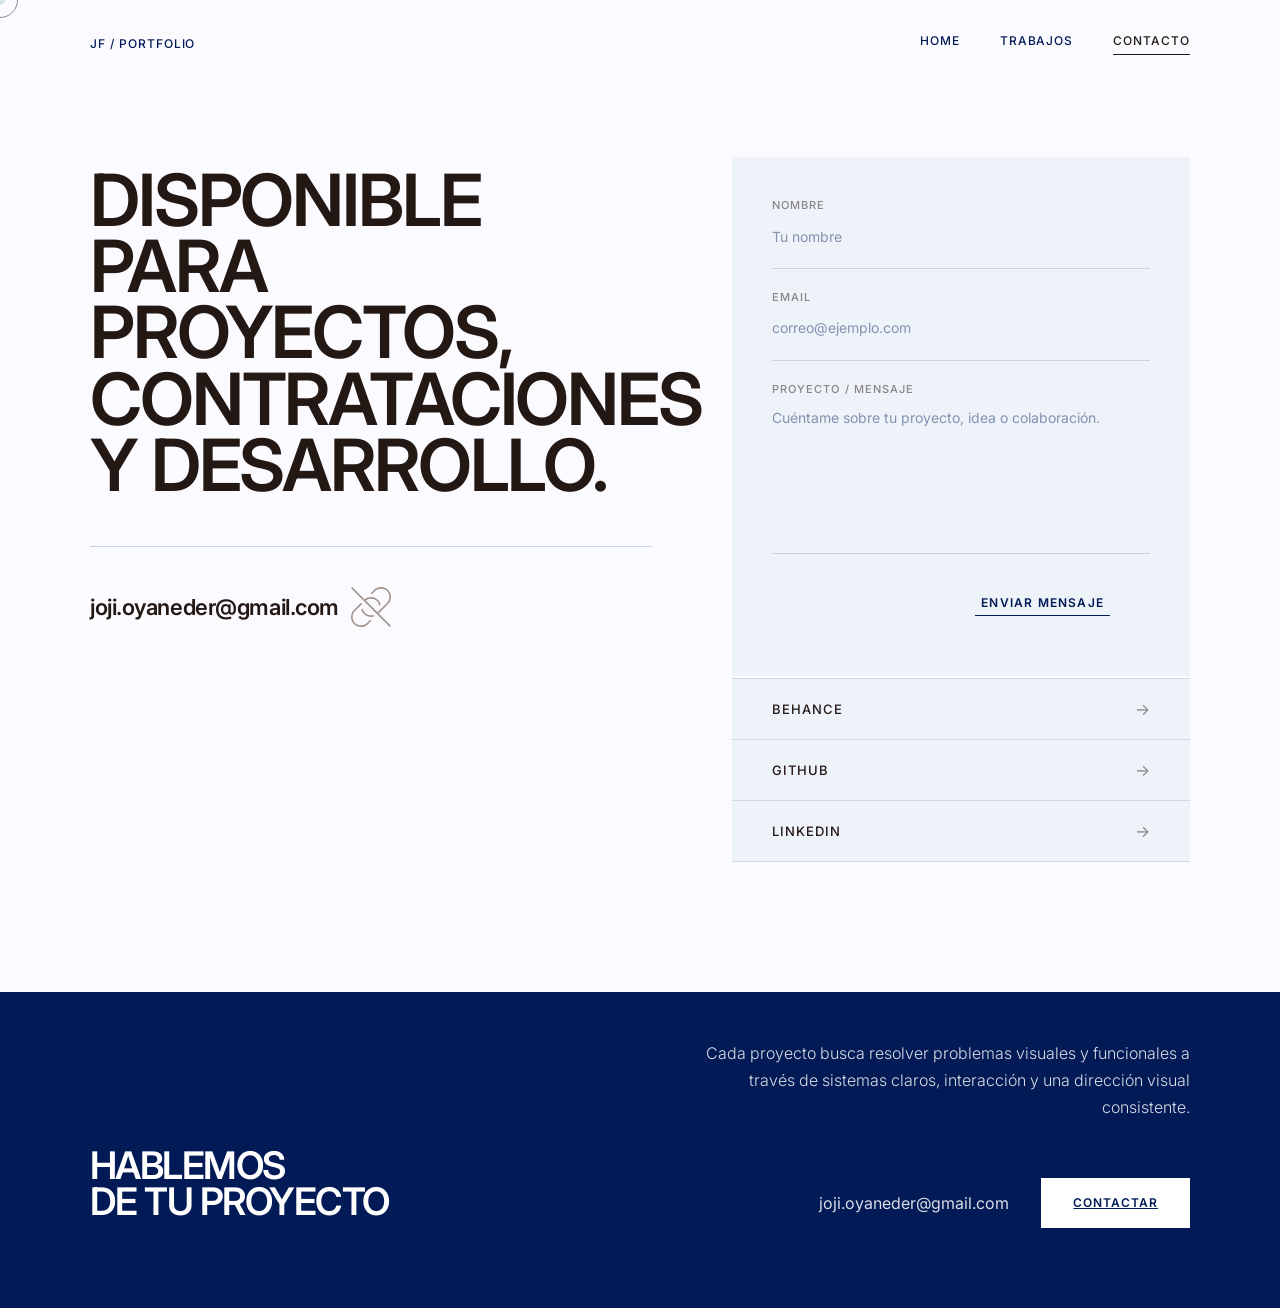
==== commit 74fe0c8a: "ahi si" ====
--- a/contacto.html
+++ b/contacto.html
@@ -36,8 +36,8 @@
         <div class="col-lg-7 contact-left">
           <h1 class="reveal">DISPONIBLE<br>PARA<br>PROYECTOS,<br>CONTRATACIONES<br>Y DESARROLLO.</h1>
           <div class="contact-divider reveal reveal-delay-2"></div>
-          <a href="mailto:joji.oyaneder@gmail.com" class="contact-email reveal reveal-delay-3">
-            joji.oyaneder@gmail.com
+          <a href="mailto:joji.oyaneder@gmail.com" class="contact-email reveal reveal-delay-3"> joji.oyaneder@gmail.com
+            <img src="assets/img/iconos/link.svg" alt="" class="email-icon" width="40" height="40">
           </a>
         </div>
  
@@ -94,9 +94,10 @@
         </div>
         <div class="col-md-6 footer-right reveal reveal-delay-2">
           <p>Cada proyecto busca resolver problemas visuales y funcionales a través de sistemas claros, interacción y una dirección visual consistente.</p>
-          <a href="mailto:joji.oyaneder@gmail.com" class="contact-email reveal reveal-delay-3"> joji.oyaneder@gmail.com
-           <img src="assets/img/iconos/link.svg" alt="" class="email-icon" width="40" height="40">
-         </a>
+          <div class="footer-contact-row">
+            <span class="footer-email">joji.oyaneder@gmail.com</span>
+            <a href="mailto:joji.oyaneder@gmail.com" class="footer-btn">CONTACTAR</a>
+          </div>
         </div>
       </div>
     </div>
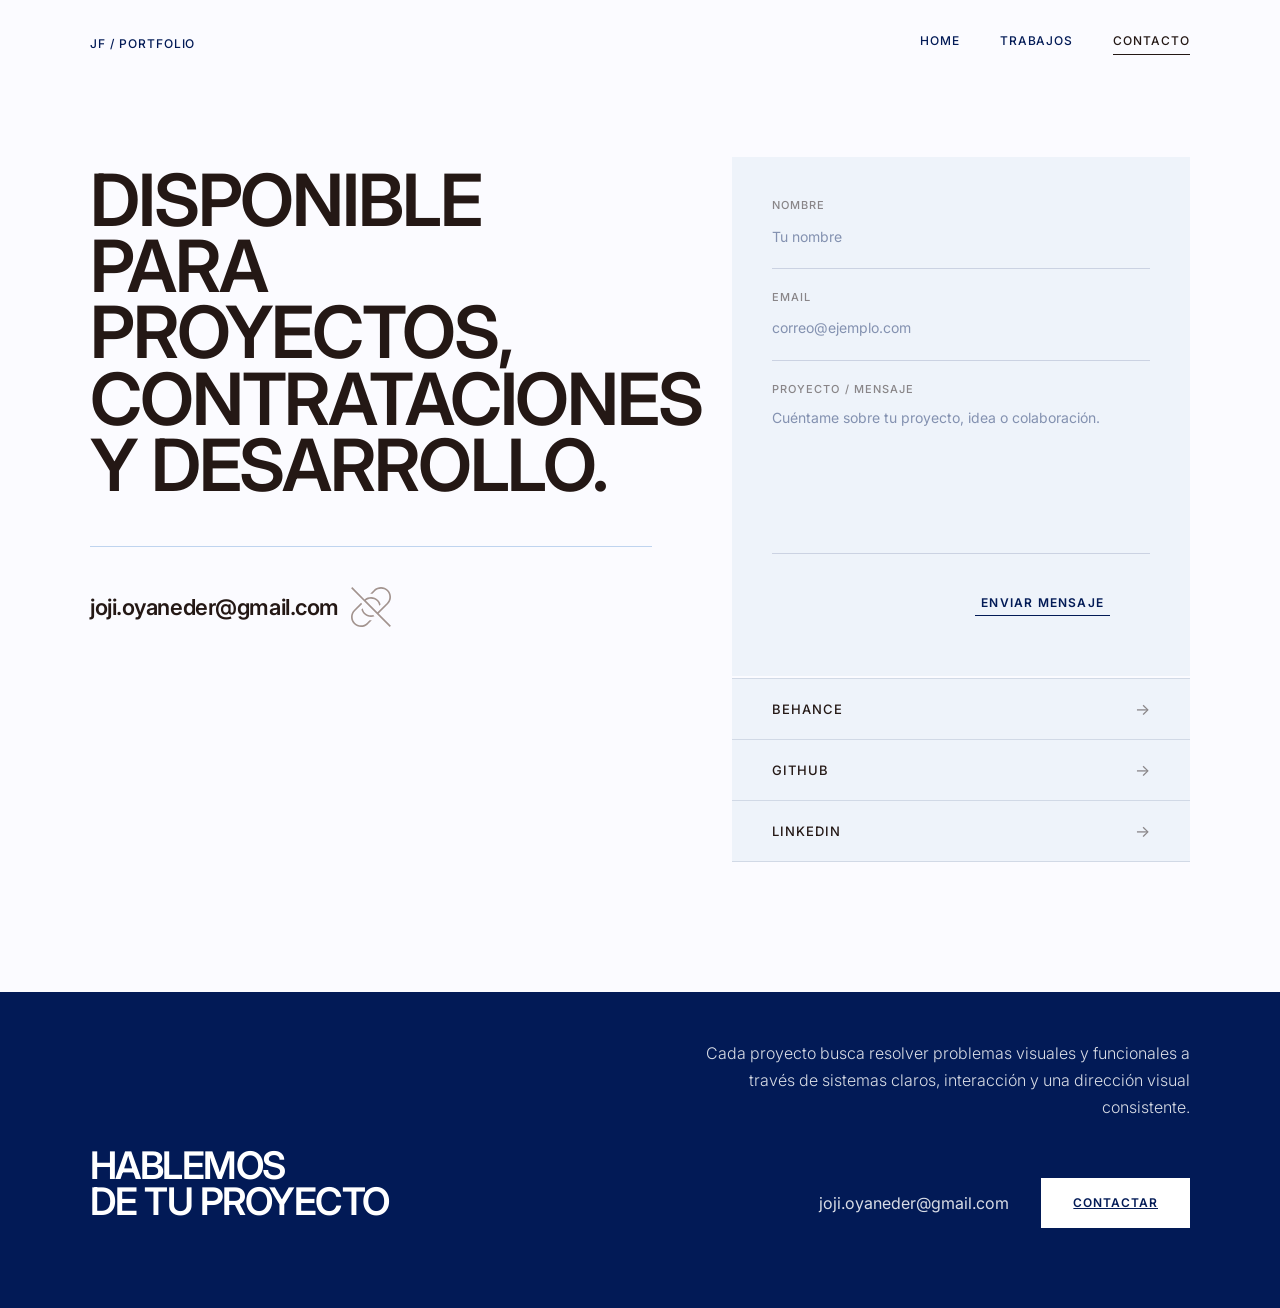
==== commit 467f2ac7: "mejoras y quitar cursor" ====
--- a/contacto.html
+++ b/contacto.html
@@ -11,11 +11,7 @@
   <link rel="stylesheet" href="assets/scss/contacto.css">
 </head>
 <body>
- 
-  <!-- CURSOR -->
-  <div class="cursor" id="cursor"></div>
-  <div class="cursor-follower" id="cursor-follower"></div>
- 
+
   <!-- HEADER -->
   <header class="nav">
     <div class="nav-logo">JF / PORTFOLIO</div>
--- a/assets/scss/mi-estilo.css
+++ b/assets/scss/mi-estilo.css
@@ -65,7 +65,6 @@
   background: #FBFBFF;
   color: #241815;
   overflow-x: hidden;
-  cursor: none;
 }
 
 h1 {
@@ -105,33 +104,6 @@
   color: #021A56;
 }
 
-.cursor,
-.cursor-follower {
-  position: fixed;
-  pointer-events: none;
-  transform: translate(-50%, -50%);
-  z-index: 9999;
-}
-
-.cursor {
-  width: 10px;
-  height: 10px;
-  background: #241815;
-  border-radius: 50%;
-  transition: transform 0.1s ease, width 0.3s ease, height 0.3s ease, background 0.3s ease;
-  mix-blend-mode: difference;
-}
-
-.cursor-follower {
-  width: 36px;
-  height: 36px;
-  border: 1.5px solid #241815;
-  border-radius: 50%;
-  z-index: 9998;
-  transition: transform 0.18s ease, width 0.3s ease, height 0.3s ease, opacity 0.3s ease;
-  opacity: 0.5;
-}
-
 .reveal {
   opacity: 0;
   transform: translateY(30px);
@@ -188,7 +160,7 @@
   letter-spacing: 0.08em;
   color: #021A56;
   text-decoration: none;
-  transition: color 0.25s ease;
+  transition: color 0.25s ease, opacity 0.25s ease;
 }
 .nav nav {
   display: flex;
@@ -197,10 +169,26 @@
 .nav nav a {
   padding-bottom: 4px;
   border-bottom: 1px solid transparent;
+  position: relative;
 }
 .nav nav a:hover {
   color: rgba(2, 26, 86, 0.7);
-  border-bottom-color: currentColor;
+}
+.nav nav a {
+  /* línea animada más suave */
+}
+.nav nav a::after {
+  content: "";
+  position: absolute;
+  left: 0;
+  bottom: 0;
+  width: 0%;
+  height: 1px;
+  background: currentColor;
+  transition: width 0.25s ease;
+}
+.nav nav a:hover::after {
+  width: 100%;
 }
 
 /* -------------------------------
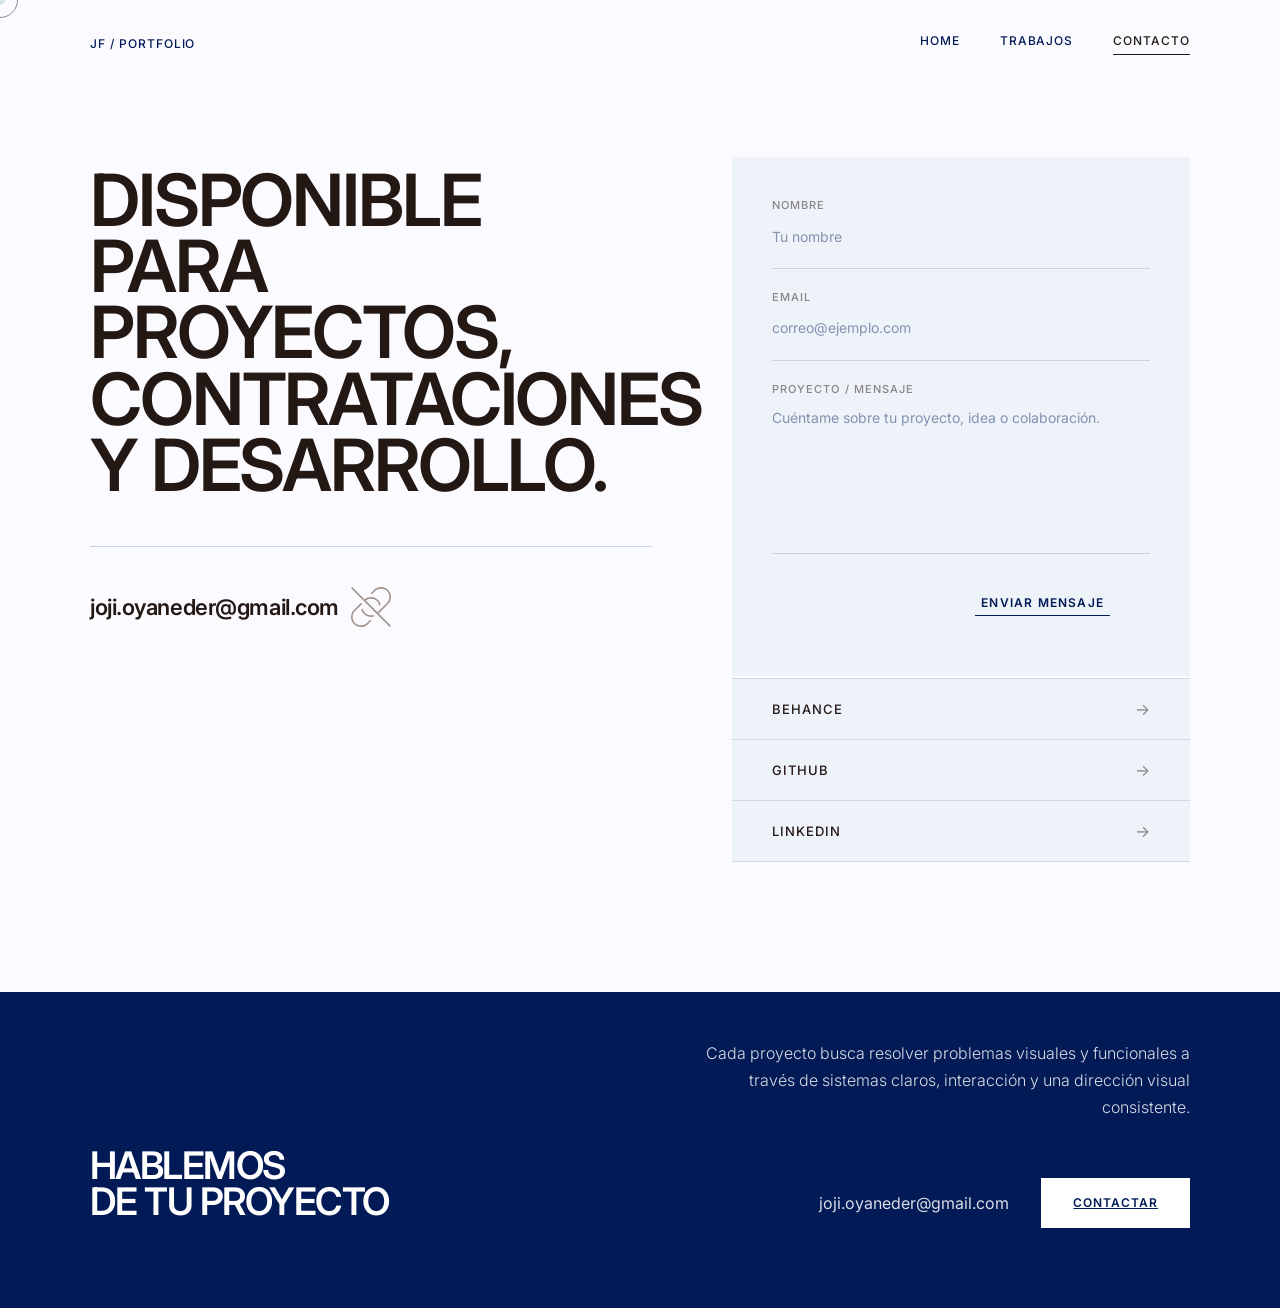
==== commit 163c88e2: "no funciono" ====
--- a/contacto.html
+++ b/contacto.html
@@ -11,7 +11,11 @@
   <link rel="stylesheet" href="assets/scss/contacto.css">
 </head>
 <body>
-
+ 
+  <!-- CURSOR -->
+  <div class="cursor" id="cursor"></div>
+  <div class="cursor-follower" id="cursor-follower"></div>
+ 
   <!-- HEADER -->
   <header class="nav">
     <div class="nav-logo">JF / PORTFOLIO</div>
--- a/assets/scss/mi-estilo.css
+++ b/assets/scss/mi-estilo.css
@@ -104,6 +104,33 @@
   color: #021A56;
 }
 
+.cursor,
+.cursor-follower {
+  position: fixed;
+  pointer-events: none;
+  transform: translate(-50%, -50%);
+  z-index: 9999;
+}
+
+.cursor {
+  width: 10px;
+  height: 10px;
+  background: #241815;
+  border-radius: 50%;
+  transition: transform 0.1s ease, width 0.3s ease, height 0.3s ease, background 0.3s ease;
+  mix-blend-mode: difference;
+}
+
+.cursor-follower {
+  width: 36px;
+  height: 36px;
+  border: 1.5px solid #241815;
+  border-radius: 50%;
+  z-index: 9998;
+  transition: transform 0.18s ease, width 0.3s ease, height 0.3s ease, opacity 0.3s ease;
+  opacity: 0.5;
+}
+
 .reveal {
   opacity: 0;
   transform: translateY(30px);
@@ -160,7 +187,7 @@
   letter-spacing: 0.08em;
   color: #021A56;
   text-decoration: none;
-  transition: color 0.25s ease, opacity 0.25s ease;
+  transition: color 0.25s ease;
 }
 .nav nav {
   display: flex;
@@ -169,26 +196,10 @@
 .nav nav a {
   padding-bottom: 4px;
   border-bottom: 1px solid transparent;
-  position: relative;
 }
 .nav nav a:hover {
   color: rgba(2, 26, 86, 0.7);
-}
-.nav nav a {
-  /* línea animada más suave */
-}
-.nav nav a::after {
-  content: "";
-  position: absolute;
-  left: 0;
-  bottom: 0;
-  width: 0%;
-  height: 1px;
-  background: currentColor;
-  transition: width 0.25s ease;
-}
-.nav nav a:hover::after {
-  width: 100%;
+  border-bottom-color: currentColor;
 }
 
 /* -------------------------------
